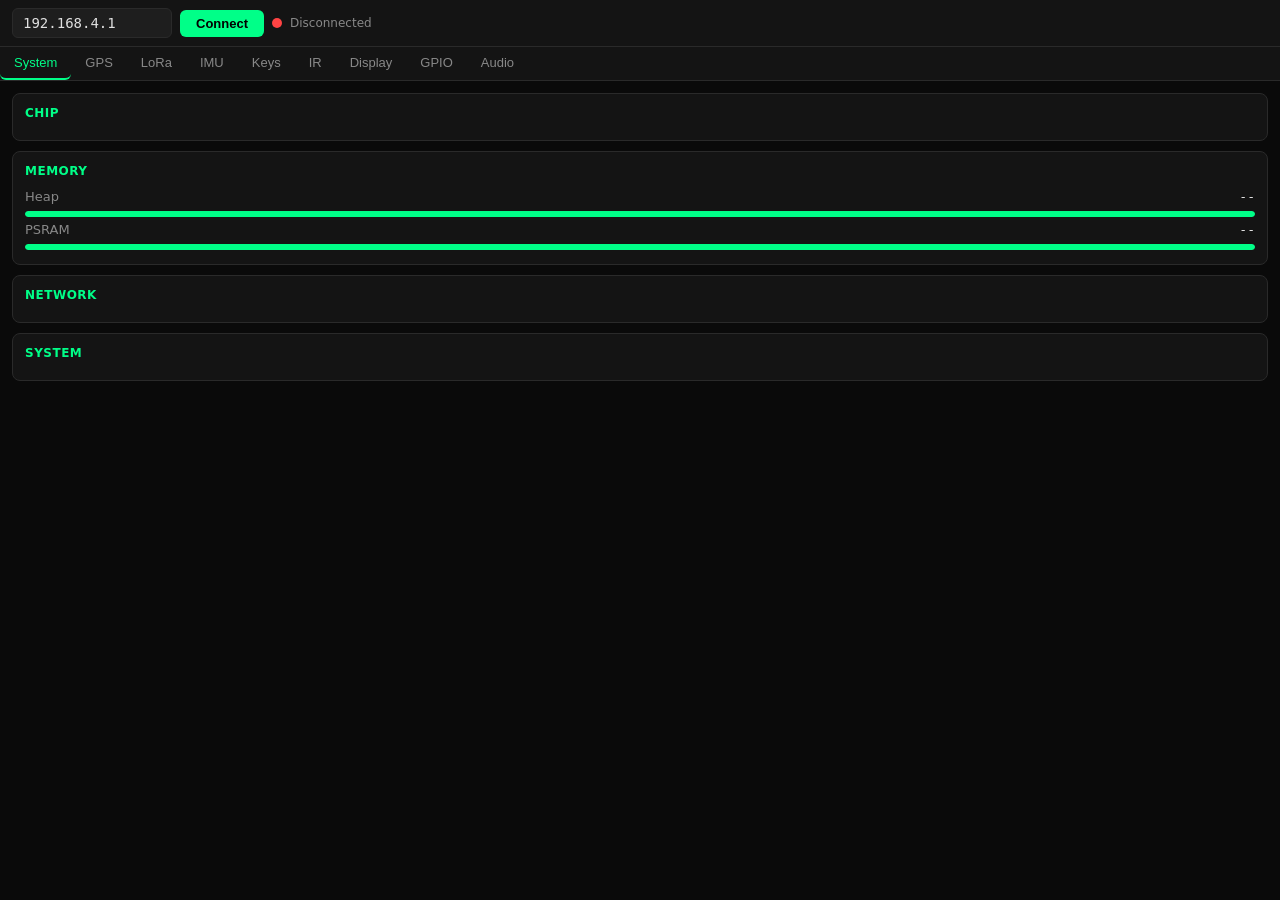
==== pwa/index.html @ 864cd31b "Initial commit — Cardputer ADV firmware + PWA reference client" ====
<!DOCTYPE html>
<html lang="en">
<head>
    <meta charset="UTF-8">
    <meta name="viewport" content="width=device-width, initial-scale=1.0">
    <meta name="apple-mobile-web-app-capable" content="yes">
    <meta name="apple-mobile-web-app-status-bar-style" content="black-translucent">
    <meta name="theme-color" content="#00ff88">
    <title>Cardputer Control</title>
    <link rel="manifest" href="manifest.json">
    <link rel="icon" href="assets/icons/icon-192.png">
    <link rel="apple-touch-icon" href="assets/icons/icon-192.png">
    <link rel="stylesheet" href="css/style.css">
</head>
<body>
    <div id="connection-bar">
        <div class="conn-row">
            <input type="text" id="ip-input" value="192.168.4.1" placeholder="IP address" aria-label="Cardputer IP address">
            <button id="connect-btn">Connect</button>
            <span id="status-dot" class="dot disconnected" aria-hidden="true"></span>
            <span id="status-text">Disconnected</span>
        </div>
        <div id="sys-summary" class="hidden"></div>
    </div>

    <nav id="tab-bar" role="tablist" aria-label="Hardware modules">
        <button class="tab active" data-tab="system" role="tab" aria-selected="true" aria-controls="tab-system">System</button>
        <button class="tab" data-tab="gps" role="tab" aria-selected="false" aria-controls="tab-gps">GPS</button>
        <button class="tab" data-tab="lora" role="tab" aria-selected="false" aria-controls="tab-lora">LoRa</button>
        <button class="tab" data-tab="imu" role="tab" aria-selected="false" aria-controls="tab-imu">IMU</button>
        <button class="tab" data-tab="keyboard" role="tab" aria-selected="false" aria-controls="tab-keyboard">Keys</button>
        <button class="tab" data-tab="ir" role="tab" aria-selected="false" aria-controls="tab-ir">IR</button>
        <button class="tab" data-tab="display" role="tab" aria-selected="false" aria-controls="tab-display">Display</button>
        <button class="tab" data-tab="gpio" role="tab" aria-selected="false" aria-controls="tab-gpio">GPIO</button>
        <button class="tab" data-tab="audio" role="tab" aria-selected="false" aria-controls="tab-audio">Audio</button>
    </nav>

    <main id="tab-content">
        <section id="tab-system" class="tab-panel active" role="tabpanel" aria-labelledby="tab-system"></section>
        <section id="tab-gps" class="tab-panel" role="tabpanel" aria-labelledby="tab-gps"></section>
        <section id="tab-lora" class="tab-panel" role="tabpanel" aria-labelledby="tab-lora"></section>
        <section id="tab-imu" class="tab-panel" role="tabpanel" aria-labelledby="tab-imu"></section>
        <section id="tab-keyboard" class="tab-panel" role="tabpanel" aria-labelledby="tab-keyboard"></section>
        <section id="tab-ir" class="tab-panel" role="tabpanel" aria-labelledby="tab-ir"></section>
        <section id="tab-display" class="tab-panel" role="tabpanel" aria-labelledby="tab-display"></section>
        <section id="tab-gpio" class="tab-panel" role="tabpanel" aria-labelledby="tab-gpio"></section>
        <section id="tab-audio" class="tab-panel" role="tabpanel" aria-labelledby="tab-audio"></section>
    </main>

    <script>
    if ('serviceWorker' in navigator) {
        navigator.serviceWorker.register('./sw.js');
    }
    </script>
    <script type="module" src="js/app.js"></script>
</body>
</html>
---- pwa/css/style.css ----
*, *::before, *::after { box-sizing: border-box; margin: 0; padding: 0; }

:root {
    --bg: #0a0a0a;
    --surface: #141414;
    --surface2: #1e1e1e;
    --border: #2a2a2a;
    --text: #e0e0e0;
    --text-dim: #888;
    --accent: #00ff88;
    --accent-dim: #00cc6a;
    --red: #ff4444;
    --yellow: #ffcc00;
    --blue: #4488ff;
    --cyan: #00ccff;
    --orange: #ff8800;
}

html, body {
    height: 100%; width: 100%;
    font-family: -apple-system, BlinkMacSystemFont, 'Segoe UI', system-ui, sans-serif;
    font-size: 14px;
    background: var(--bg);
    color: var(--text);
    overflow: hidden;
    -webkit-user-select: none; user-select: none;
}

/* Connection Bar */
#connection-bar {
    background: var(--surface);
    border-bottom: 1px solid var(--border);
    padding: 8px 12px;
}

.conn-row {
    display: flex;
    align-items: center;
    gap: 8px;
}

#ip-input {
    flex: 1;
    max-width: 160px;
    padding: 6px 10px;
    border-radius: 6px;
    border: 1px solid var(--border);
    background: var(--surface2);
    color: var(--text);
    font-size: 14px;
    font-family: monospace;
}

#connect-btn {
    padding: 6px 16px;
    border-radius: 6px;
    border: none;
    background: var(--accent);
    color: #000;
    font-weight: 600;
    font-size: 13px;
    cursor: pointer;
}
#connect-btn:active { opacity: 0.8; }
#connect-btn.connected {
    background: var(--red);
    color: #fff;
}

.dot {
    width: 10px; height: 10px;
    border-radius: 50%;
    flex-shrink: 0;
}
.dot.disconnected { background: var(--red); }
.dot.connected { background: var(--accent); box-shadow: 0 0 6px var(--accent); }
.dot.connecting { background: var(--yellow); animation: pulse 1s infinite; }

@keyframes pulse { 50% { opacity: 0.4; } }

#status-text {
    font-size: 12px;
    color: var(--text-dim);
    white-space: nowrap;
    overflow: hidden;
    text-overflow: ellipsis;
}

#sys-summary {
    font-size: 11px;
    color: var(--text-dim);
    margin-top: 4px;
    font-family: monospace;
}

.hidden { display: none !important; }

/* Tab Bar */
#tab-bar {
    display: flex;
    overflow-x: auto;
    background: var(--surface);
    border-bottom: 1px solid var(--border);
    scrollbar-width: none;
    -webkit-overflow-scrolling: touch;
}
#tab-bar::-webkit-scrollbar { display: none; }

.tab {
    flex-shrink: 0;
    padding: 8px 14px;
    border: none;
    background: none;
    color: var(--text-dim);
    font-size: 13px;
    font-weight: 500;
    cursor: pointer;
    border-bottom: 2px solid transparent;
    white-space: nowrap;
}
.tab.active {
    color: var(--accent);
    border-bottom-color: var(--accent);
}

/* Tab Content */
#tab-content {
    flex: 1;
    overflow-y: auto;
    -webkit-overflow-scrolling: touch;
}

body {
    display: flex;
    flex-direction: column;
}

.tab-panel {
    display: none;
    padding: 12px;
}
.tab-panel.active { display: block; }

/* Cards */
.card {
    background: var(--surface);
    border: 1px solid var(--border);
    border-radius: 8px;
    padding: 12px;
    margin-bottom: 10px;
}
.card h3 {
    font-size: 12px;
    text-transform: uppercase;
    letter-spacing: 0.5px;
    color: var(--accent);
    margin-bottom: 8px;
}

/* Key-Value rows */
.kv { display: flex; justify-content: space-between; padding: 3px 0; font-size: 13px; }
.kv .label { color: var(--text-dim); }
.kv .value { font-family: monospace; color: var(--text); }

/* Progress bars */
.bar-wrap {
    height: 6px;
    background: var(--surface2);
    border-radius: 3px;
    overflow: hidden;
    margin: 4px 0 2px;
}
.bar-fill {
    height: 100%;
    border-radius: 3px;
    background: var(--accent);
    transition: width 0.3s;
}
.bar-fill.warn { background: var(--yellow); }
.bar-fill.danger { background: var(--red); }

/* Form elements */
.form-row {
    display: flex;
    gap: 8px;
    align-items: center;
    margin-bottom: 8px;
    flex-wrap: wrap;
}

.form-row label {
    font-size: 12px;
    color: var(--text-dim);
    min-width: 50px;
}

input[type="text"], input[type="number"], select {
    padding: 6px 8px;
    border-radius: 6px;
    border: 1px solid var(--border);
    background: var(--surface2);
    color: var(--text);
    font-size: 13px;
    font-family: monospace;
    min-width: 0;
}

input[type="range"] {
    flex: 1;
    accent-color: var(--accent);
}

input[type="color"] {
    width: 36px; height: 30px;
    border: 1px solid var(--border);
    border-radius: 6px;
    background: var(--surface2);
    cursor: pointer;
    padding: 2px;
}

button {
    padding: 6px 14px;
    border-radius: 6px;
    border: none;
    background: var(--accent);
    color: #000;
    font-weight: 600;
    font-size: 13px;
    cursor: pointer;
    white-space: nowrap;
}
button:active { opacity: 0.8; }
button.secondary {
    background: var(--surface2);
    color: var(--text);
    border: 1px solid var(--border);
}
button.danger { background: var(--red); color: #fff; }

/* Log lists */
.log {
    max-height: 300px;
    overflow-y: auto;
    font-size: 12px;
    font-family: monospace;
}
.log-entry {
    padding: 6px 8px;
    border-bottom: 1px solid var(--border);
    line-height: 1.4;
}
.log-entry:last-child { border-bottom: none; }
.log-time { color: var(--text-dim); margin-right: 6px; }

/* Badges */
.badge {
    display: inline-block;
    padding: 1px 6px;
    border-radius: 4px;
    font-size: 11px;
    font-weight: 600;
    margin-right: 3px;
}
.badge.shift { background: var(--blue); color: #fff; }
.badge.ctrl { background: var(--orange); color: #fff; }
.badge.alt { background: var(--cyan); color: #000; }
.badge.fn { background: var(--yellow); color: #000; }

/* IMU bars */
.imu-bar-group { margin-bottom: 6px; }
.imu-bar-label {
    display: flex;
    justify-content: space-between;
    font-size: 11px;
    color: var(--text-dim);
}
.imu-bar-track {
    height: 8px;
    background: var(--surface2);
    border-radius: 4px;
    position: relative;
    overflow: hidden;
}
.imu-bar-thumb {
    position: absolute;
    top: 0; height: 100%;
    border-radius: 4px;
    transition: left 0.08s, width 0.08s;
}

/* Canvas */
canvas {
    display: block;
    width: 100%;
    border-radius: 6px;
    border: 1px solid var(--border);
    background: var(--surface2);
}

/* RSSI/SNR bars */
.rssi-bar {
    display: inline-block;
    height: 10px;
    border-radius: 3px;
    margin-right: 6px;
    vertical-align: middle;
}

/* Preset buttons */
.preset-row {
    display: flex;
    gap: 6px;
    flex-wrap: wrap;
    margin-bottom: 8px;
}
.preset-row button {
    font-size: 12px;
    padding: 4px 10px;
}

/* Toggle */
.toggle-group {
    display: flex;
    border-radius: 6px;
    overflow: hidden;
    border: 1px solid var(--border);
}
.toggle-group button {
    border-radius: 0;
    border: none;
    background: var(--surface2);
    color: var(--text-dim);
    padding: 6px 12px;
    font-size: 12px;
}
.toggle-group button.active {
    background: var(--accent);
    color: #000;
}
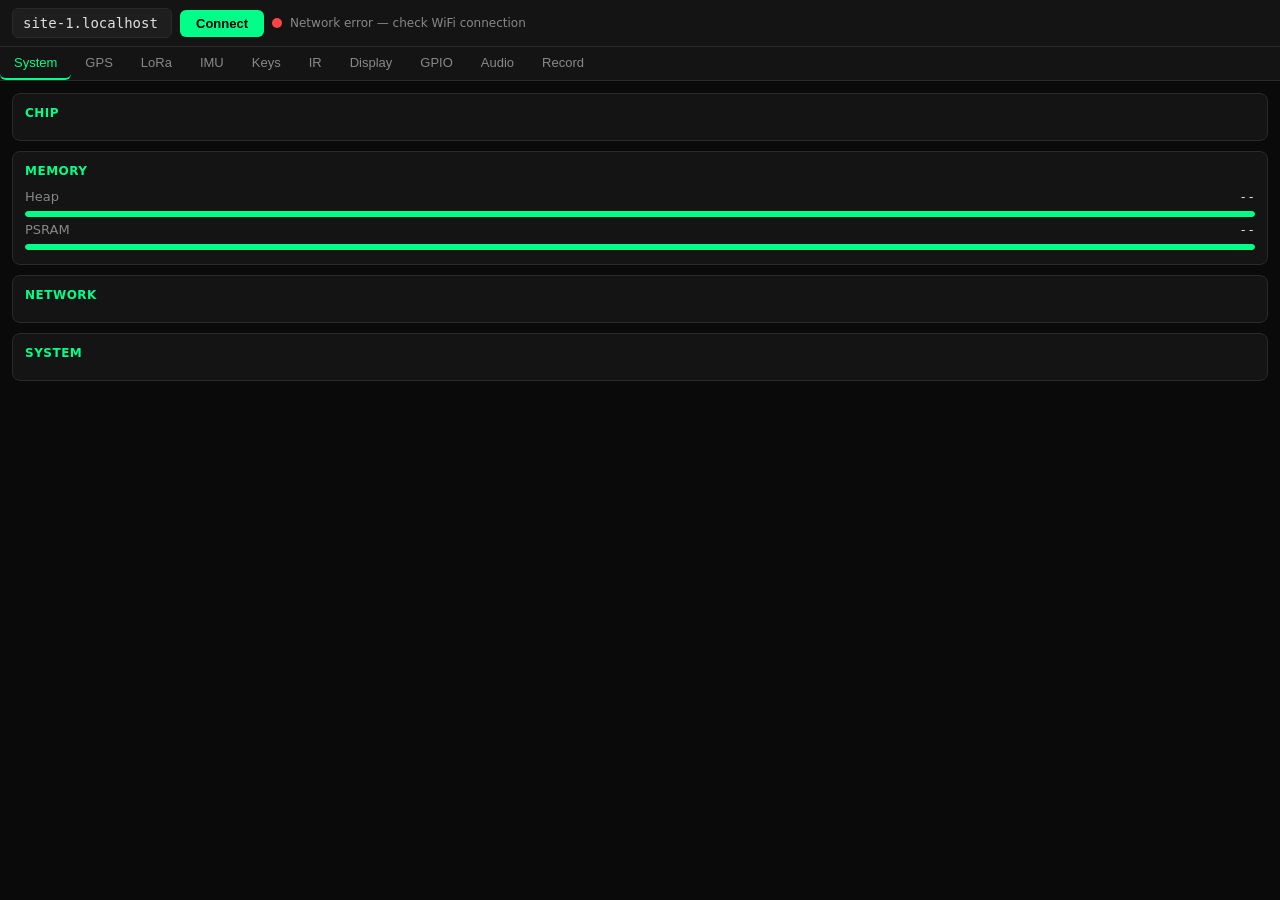
==== commit 85cc15a1: "Restructure firmware into cardputer_webapi sketch directory Arduino requires sketch directory and .i" ====
--- a/pwa/index.html
+++ b/pwa/index.html
@@ -33,6 +33,7 @@
         <button class="tab" data-tab="display" role="tab" aria-selected="false" aria-controls="tab-display">Display</button>
         <button class="tab" data-tab="gpio" role="tab" aria-selected="false" aria-controls="tab-gpio">GPIO</button>
         <button class="tab" data-tab="audio" role="tab" aria-selected="false" aria-controls="tab-audio">Audio</button>
+        <button class="tab" data-tab="record" role="tab" aria-selected="false" aria-controls="tab-record">Record</button>
     </nav>
 
     <main id="tab-content">
@@ -45,6 +46,7 @@
         <section id="tab-display" class="tab-panel" role="tabpanel" aria-labelledby="tab-display"></section>
         <section id="tab-gpio" class="tab-panel" role="tabpanel" aria-labelledby="tab-gpio"></section>
         <section id="tab-audio" class="tab-panel" role="tabpanel" aria-labelledby="tab-audio"></section>
+        <section id="tab-record" class="tab-panel" role="tabpanel" aria-labelledby="tab-record"></section>
     </main>
 
     <script>
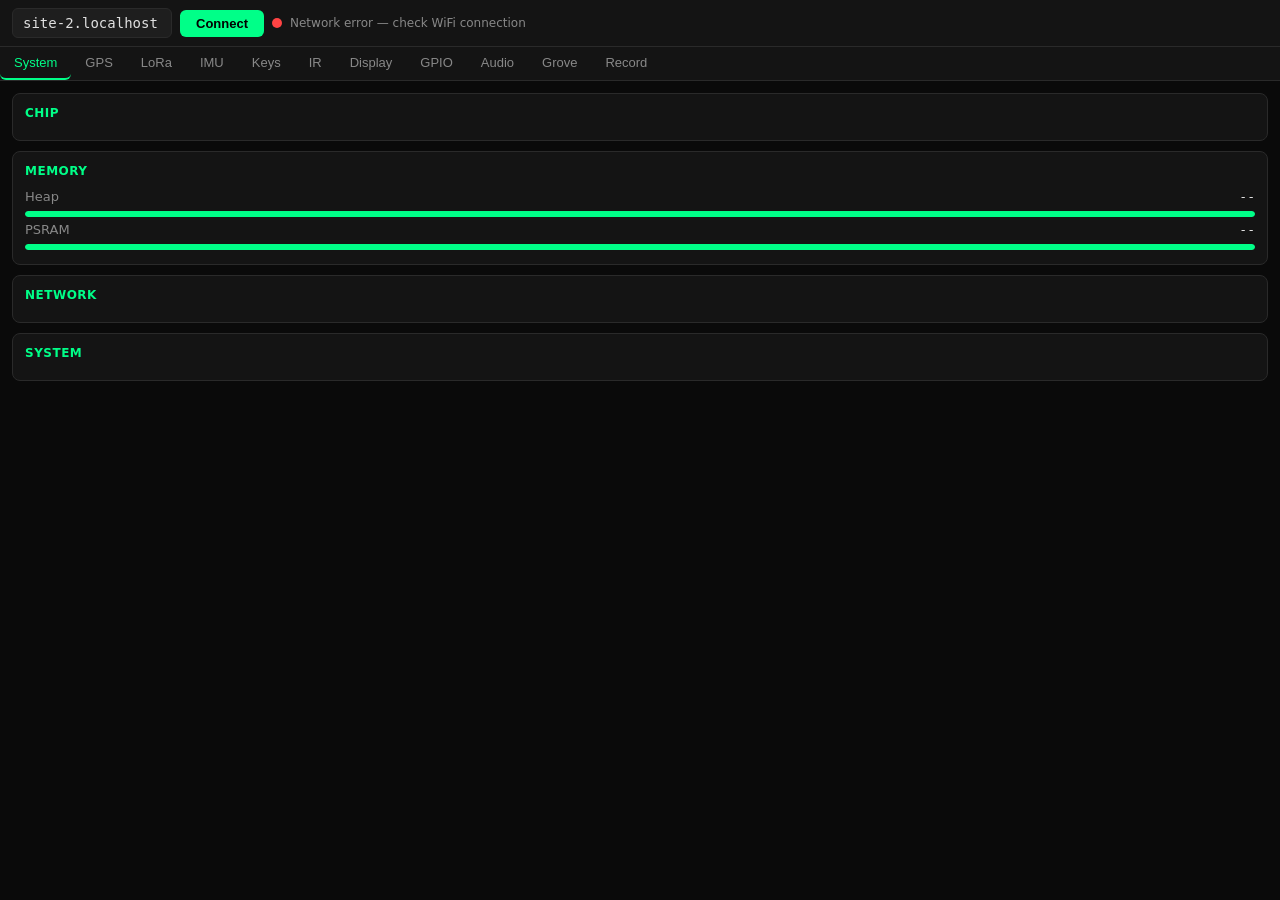
==== commit 94e170fe: "Sync pwa/ source with api_webapp.cpp — add missing Grove tab" ====
--- a/pwa/index.html
+++ b/pwa/index.html
@@ -33,6 +33,7 @@
         <button class="tab" data-tab="display" role="tab" aria-selected="false" aria-controls="tab-display">Display</button>
         <button class="tab" data-tab="gpio" role="tab" aria-selected="false" aria-controls="tab-gpio">GPIO</button>
         <button class="tab" data-tab="audio" role="tab" aria-selected="false" aria-controls="tab-audio">Audio</button>
+        <button class="tab" data-tab="grove" role="tab" aria-selected="false" aria-controls="tab-grove">Grove</button>
         <button class="tab" data-tab="record" role="tab" aria-selected="false" aria-controls="tab-record">Record</button>
     </nav>
 
@@ -46,6 +47,7 @@
         <section id="tab-display" class="tab-panel" role="tabpanel" aria-labelledby="tab-display"></section>
         <section id="tab-gpio" class="tab-panel" role="tabpanel" aria-labelledby="tab-gpio"></section>
         <section id="tab-audio" class="tab-panel" role="tabpanel" aria-labelledby="tab-audio"></section>
+        <section id="tab-grove"  class="tab-panel" role="tabpanel" aria-labelledby="tab-grove"></section>
         <section id="tab-record" class="tab-panel" role="tabpanel" aria-labelledby="tab-record"></section>
     </main>
 
